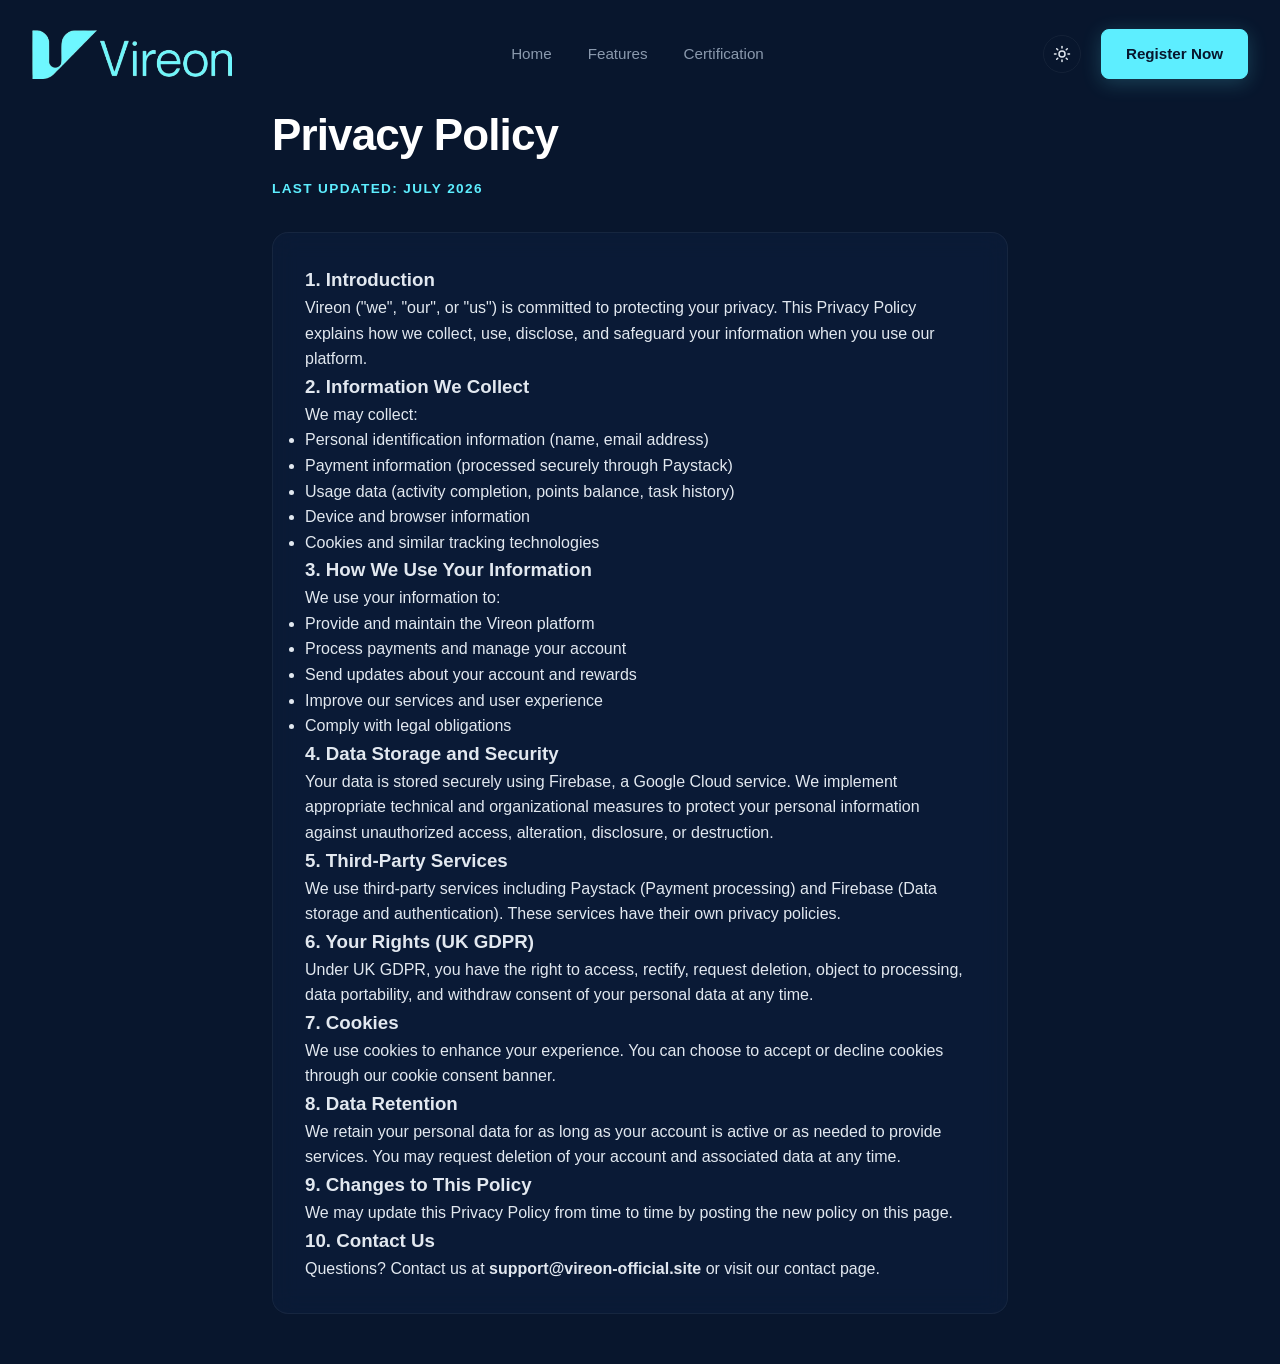
==== privacy.html @ bf7d940f "privacy.html" ====
<!DOCTYPE html>
<html lang="en">
<head>
    <meta charset="UTF-8">
    <meta name="viewport" content="width=device-width, initial-scale=1.0">
    <title>Privacy Policy | Vireon</title>
    <link rel="stylesheet" href="style.css">
</head>
<body>

    <!-- Header (Maintained for Navigation) -->
    <header class="vireon-nav-wrapper" id="vireon-navbar">
        <div class="nav-container">
            <a href="index.html" class="brand-identity">
                <div class="logo-container">
                    <img src="logo.png" alt="Vireon Logo" class="brand-logo">
                </div>
            </a>
            
            <nav>
                <ul class="nav-menu-links">
                    <li><a href="index.html#home" class="nav-item-link">Home</a></li>
                    <li><a href="index.html#features" class="nav-item-link">Features</a></li>
                    <li><a href="index.html#platform-info" class="nav-item-link">Certification</a></li>
                </ul>
            </nav>

            <div class="nav-actions-block">
                <button class="theme-toggle-btn" aria-label="Toggle UI Theme"></button>
                <a href="reward.html" class="btn-premium btn-cyan">Register Now</a>
                <button class="mobile-hamburger" aria-label="Open Mobile Menu">
                    <span></span><span></span><span></span>
                </button>
            </div>
        </div>
    </header>

    <!-- Privacy Policy Section -->
    <main class="section-structural-container" style="padding-top: 100px; max-width: 800px; margin: 0 auto; padding-bottom: 50px;">
        <h1 class="section-main-heading" style="margin-bottom: 0.5rem;">Privacy Policy</h1>
        <p class="section-sub-label" style="margin-bottom: 2rem;">Last updated: July 2026</p>

        <div class="premium-glass-card" style="padding: 2rem;">
            <h3>1. Introduction</h3>
            <p>Vireon ("we", "our", or "us") is committed to protecting your privacy. This Privacy Policy explains how we collect, use, disclose, and safeguard your information when you use our platform.</p>

            <h3>2. Information We Collect</h3>
            <p>We may collect:</p>
            <ul>
                <li>Personal identification information (name, email address)</li>
                <li>Payment information (processed securely through Paystack)</li>
                <li>Usage data (activity completion, points balance, task history)</li>
                <li>Device and browser information</li>
                <li>Cookies and similar tracking technologies</li>
            </ul>

            <h3>3. How We Use Your Information</h3>
            <p>We use your information to:</p>
            <ul>
                <li>Provide and maintain the Vireon platform</li>
                <li>Process payments and manage your account</li>
                <li>Send updates about your account and rewards</li>
                <li>Improve our services and user experience</li>
                <li>Comply with legal obligations</li>
            </ul>

            <h3>4. Data Storage and Security</h3>
            <p>Your data is stored securely using Firebase, a Google Cloud service. We implement appropriate technical and organizational measures to protect your personal information against unauthorized access, alteration, disclosure, or destruction.</p>

            <h3>5. Third-Party Services</h3>
            <p>We use third-party services including Paystack (Payment processing) and Firebase (Data storage and authentication). These services have their own privacy policies.</p>

            <h3>6. Your Rights (UK GDPR)</h3>
            <p>Under UK GDPR, you have the right to access, rectify, request deletion, object to processing, data portability, and withdraw consent of your personal data at any time.</p>

            <h3>7. Cookies</h3>
            <p>We use cookies to enhance your experience. You can choose to accept or decline cookies through our cookie consent banner.</p>

            <h3>8. Data Retention</h3>
            <p>We retain your personal data for as long as your account is active or as needed to provide services. You may request deletion of your account and associated data at any time.</p>

            <h3>9. Changes to This Policy</h3>
            <p>We may update this Privacy Policy from time to time by posting the new policy on this page.</p>

            <h3>10. Contact Us</h3>
            <p>Questions? Contact us at <strong>support@vireon-official.site</strong> or visit our contact page.</p>
        </div>
    </main>

    <script src="script.js"></script>
</body>
</html>
---- style.css ----
/* ==========================================================================
   VIREON PREMIUM DESIGN SYSTEM & ARCHITECTURE
   ========================================================================== */

/* --- 1. DESIGN TOKENS & CORE VARIABLES --- */
:root {
    /* Dark Mode Theme (Default) */
    --bg-deep: #08162D;
    --bg-surface: #0C1E3D;
    --bg-glass: rgba(12, 30, 61, 0.6);
    --bg-glass-nav: rgba(8, 22, 45, 0.7);
    
    --color-cyan: #5DEEFF;
    --color-cyan-glow: rgba(93, 238, 255, 0.25);
    --color-cyan-dim: rgba(93, 238, 255, 0.1);
    
    --text-pure: #FFFFFF;
    --text-main: #E2E8F0;
    --text-muted: #8A99AD;
    
    --border-premium: rgba(255, 255, 255, 0.05);
    --border-glow: rgba(93, 238, 255, 0.2);
    
    /* Typography & Easing */
    --font-sans: 'Plus Jakarta Sans', 'Inter', -apple-system, BlinkMacSystemFont, sans-serif;
    --ease-premium: cubic-bezier(0.16, 1, 0.3, 1);
    --transition-fast: 0.2s var(--ease-premium);
    --transition-main: 0.5s var(--ease-premium);
    --transition-slow: 0.8s var(--ease-premium);
    
    --shadow-premium: 0 20px 40px -15px rgba(0, 0, 0, 0.5);
    --shadow-glow: 0 0 30px rgba(93, 238, 255, 0.15);
}

/* Light Mode Tokens Override */
[data-theme="light"] {
    --bg-deep: #F4F7FA;
    --bg-surface: #FFFFFF;
    --bg-glass: rgba(255, 255, 255, 0.75);
    --bg-glass-nav: rgba(244, 247, 250, 0.8);
    
    --color-cyan: #00A3C4;
    --color-cyan-glow: rgba(0, 163, 196, 0.2);
    --color-cyan-dim: rgba(0, 163, 196, 0.08);
    
    --text-pure: #0A1120;
    --text-main: #1E293B;
    --text-muted: #64748B;
    
    --border-premium: rgba(0, 0, 0, 0.06);
    --border-glow: rgba(0, 163, 196, 0.25);
    
    --shadow-premium: 0 20px 40px -10px rgba(10, 17, 32, 0.05);
    --shadow-glow: 0 10px 25px rgba(0, 163, 196, 0.1);
}

/* --- 2. GLOBAL RESET & BASE SETTINGS --- */
*, *::before, *::after {
    box-sizing: border-box;
    margin: 0;
    padding: 0;
}

html {
    scroll-behavior: smooth;
    font-size: 16px;
    -webkit-font-smoothing: antialiased;
    -moz-osx-font-smoothing: grayscale;
}

body {
    background-color: var(--bg-deep);
    color: var(--text-main);
    font-family: var(--font-sans);
    overflow-x: hidden;
    line-height: 1.6;
    transition: background-color var(--transition-main), color var(--transition-main);
}

/* Custom Selection Accent */
::selection {
    background: var(--color-cyan-glow);
    color: var(--color-cyan);
}

/* Hidden elements utilities */
.hidden { display: none !important; }

/* --- 3. PREMIUM EXTRA SYSTEM FEATURES --- */

/* Scroll Progress Bar */
#scroll-progress-container {
    position: fixed;
    top: 0;
    left: 0;
    width: 100%;
    height: 3px;
    z-index: 9999;
    background: transparent;
}

#scroll-progress-bar {
    height: 100%;
    width: 0%;
    background: linear-gradient(90deg, transparent, var(--color-cyan));
    box-shadow: 0 0 8px var(--color-cyan);
}

/* Custom Animated Interactive Cursor */
.custom-cursor {
    width: 8px;
    height: 8px;
    background-color: var(--color-cyan);
    border-radius: 50%;
    position: fixed;
    transform: translate(-50%, -50%);
    pointer-events: none;
    z-index: 10000;
    transition: width var(--transition-fast), height var(--transition-fast), background-color var(--transition-fast);
}

.custom-cursor-follower {
    width: 32px;
    height: 32px;
    border: 1px solid var(--color-cyan);
    border-radius: 50%;
    position: fixed;
    transform: translate(-50%, -50%);
    pointer-events: none;
    z-index: 9999;
    transition: transform 0.08s ease-out, width var(--transition-fast), height var(--transition-fast), border-color var(--transition-fast);
    opacity: 0.6;
}

/* Hover state changes for cursor via JS class triggers */
body.cursor-hover .custom-cursor {
    width: 4px;
    height: 4px;
    background-color: var(--text-pure);
}
body.cursor-hover .custom-cursor-follower {
    width: 48px;
    height: 48px;
    border-color: var(--color-cyan);
    background-color: var(--color-cyan-dim);
    opacity: 1;
}

/* Ambient Floating Background Components */
#ambient-particle-canvas {
    position: fixed;
    top: 0;
    left: 0;
    width: 100vw;
    height: 100vh;
    pointer-events: none;
    z-index: 1;
}

/* --- 4. CINEMATIC LOADING ENGINE --- */
#vireon-loader {
    position: fixed;
    top: 0;
    left: 0;
    width: 100%;
    height: 100%;
    background-color: #08162D; /* Static deep dark for cinematic entry */
    z-index: 10500;
    display: flex;
    flex-direction: column;
    justify-content: center;
    align-items: center;
    transition: opacity 0.6s var(--ease-premium), visibility 0.6s var(--ease-premium);
}

.loader-logo-wrapper {
    position: relative;
    margin-bottom: 2rem;
    animation: pulseLogo 2.5s infinite var(--ease-premium);
}

.loader-logo {
    width: 120px;
    height: auto;
    filter: drop-shadow(0 0 20px rgba(93, 238, 255, 0));
    transition: filter var(--transition-main);
}

.loader-logo-wrapper.glowing .loader-logo {
    filter: drop-shadow(0 0 25px var(--color-cyan));
}

.loader-track {
    width: 200px;
    height: 2px;
    background: rgba(255, 255, 255, 0.05);
    border-radius: 4px;
    overflow: hidden;
    position: relative;
}

.loader-bar {
    width: 0%;
    height: 100%;
    background: linear-gradient(90deg, #1E3A8A, var(--color-cyan));
    box-shadow: 0 0 10px var(--color-cyan);
    transition: width 0.1s linear;
}

/* --- 5. GLASSMORPHIC NAVIGATION BAR --- */
.vireon-nav-wrapper {
    position: fixed;
    top: 0;
    left: 0;
    width: 100%;
    z-index: 5000;
    padding: 1.25rem 0;
    transition: padding var(--transition-main), background-color var(--transition-main), border-color var(--transition-main);
    border-bottom: 1px solid transparent;
}

.vireon-nav-wrapper.scrolled {
    padding: 0.8rem 0;
    background-color: var(--bg-glass-nav);
    backdrop-filter: blur(16px);
    -webkit-backdrop-filter: blur(16px);
    border-bottom: 1px solid var(--border-premium);
}

.nav-container {
    max-width: 1280px;
    margin: 0 auto;
    padding: 0 2rem;
    display: flex;
    align-items: center;
    justify-content: space-between;
}

.brand-identity {
    display: flex;
    align-items: center;
    text-decoration: none;
    gap: 0.5rem;
}

.brand-logo {
    width: 35px;
    height: auto;
}

.brand-name {
    font-size: 1.4rem;
    font-weight: 800;
    color: var(--text-pure);
    letter-spacing: -0.02em;
}

.nav-menu-links {
    display: flex;
    align-items: center;
    list-style: none;
    gap: 2.25rem;
}

.nav-item-link {
    text-decoration: none;
    color: var(--text-muted);
    font-size: 0.95rem;
    font-weight: 500;
    transition: color var(--transition-fast);
    position: relative;
}

.nav-item-link:hover, .nav-item-link.active {
    color: var(--color-cyan);
}

/* Premium micro-dot on active links */
.nav-item-link::after {
    content: '';
    position: absolute;
    bottom: -6px;
    left: 50%;
    transform: translateX(-50%) scaleX(0);
    width: 4px;
    height: 4px;
    background-color: var(--color-cyan);
    border-radius: 50%;
    transition: transform var(--transition-fast);
}

.nav-item-link:hover::after, .nav-item-link.active::after {
    transform: translateX(-50%) scaleX(1);
}

.nav-actions-block {
    display: flex;
    align-items: center;
    gap: 1.25rem;
}

/* Premium System Utility Buttons */
.theme-toggle-btn {
    background: transparent;
    border: 1px solid var(--border-premium);
    color: var(--text-main);
    width: 38px;
    height: 38px;
    border-radius: 50%;
    cursor: pointer;
    display: flex;
    justify-content: center;
    align-items: center;
    transition: var(--transition-fast);
}

.theme-toggle-btn:hover {
    border-color: var(--color-cyan);
    color: var(--color-cyan);
    box-shadow: var(--shadow-glow);
}

/* Global Premium Button Layouts */
.btn-premium {
    position: relative;
    display: inline-flex;
    align-items: center;
    justify-content: center;
    padding: 0.75rem 1.5rem;
    font-size: 0.95rem;
    font-weight: 600;
    border-radius: 8px;
    text-decoration: none;
    cursor: pointer;
    overflow: hidden;
    transition: var(--transition-main);
}

.btn-cyan {
    background-color: var(--color-cyan);
    color: #08162D; /* Retain premium high contrast deep text */
    border: 1px solid var(--color-cyan);
    box-shadow: 0 4px 20px rgba(93, 238, 255, 0.2);
}

.btn-cyan:hover {
    box-shadow: 0 0 30px var(--color-cyan);
    transform: translateY(-2px);
}

.btn-outline {
    background: rgba(255, 255, 255, 0.02);
    color: var(--text-pure);
    border: 1px solid var(--border-premium);
    backdrop-filter: blur(4px);
}

.btn-outline:hover {
    border-color: var(--color-cyan);
    background: var(--color-cyan-dim);
    transform: translateY(-2px);
}

/* Mobile Toggle Hamburger */
.mobile-hamburger {
    display: none;
    flex-direction: column;
    gap: 6px;
    background: transparent;
    border: none;
    cursor: pointer;
    z-index: 6000;
}

.mobile-hamburger span {
    width: 24px;
    height: 2px;
    background-color: var(--text-pure);
    transition: var(--transition-main);
}

/* --- 6. FULL-SCREEN HERO SECTION --- */
.hero-viewport-section {
    position: relative;
    min-height: 100vh;
    padding: 10rem 2rem 4rem 2rem;
    display: flex;
    align-items: center;
    z-index: 2;
    overflow: hidden;
}

.hero-layout-grid {
    max-width: 1280px;
    margin: 0 auto;
    width: 100%;
    display: grid;
    grid-template-columns: 1.2fr 0.8fr;
    gap: 4rem;
    align-items: center;
}

.hero-text-engine {
    display: flex;
    flex-direction: column;
    align-items: flex-start;
}

.hero-badge-announcement {
    background: var(--color-cyan-dim);
    border: 1px solid var(--border-glow);
    color: var(--color-cyan);
    padding: 0.4rem 1rem;
    border-radius: 100px;
    font-size: 0.85rem;
    font-weight: 600;
    margin-bottom: 1.5rem;
    letter-spacing: 0.05em;
    text-transform: uppercase;
}

.hero-main-title {
    font-size: clamp(2.5rem, 5vw, 4.2rem);
    font-weight: 800;
    line-height: 1.1;
    color: var(--text-pure);
    letter-spacing: -0.03em;
    margin-bottom: 1.5rem;
}

.hero-main-title span.glow-gradient {
    background: linear-gradient(135deg, #FFFFFF 30%, var(--color-cyan));
    -webkit-background-clip: text;
    -webkit-text-fill-color: transparent;
}

.hero-description-text {
    font-size: 1.15rem;
    color: var(--text-muted);
    margin-bottom: 2.5rem;
    max-width: 580px;
}

.hero-button-group {
    display: flex;
    align-items: center;
    gap: 1.25rem;
    margin-bottom: 2rem;
}

/* Cinematic Digital Visual Artwork */
.hero-artwork-frame {
    position: relative;
    width: 100%;
    display: flex;
    justify-content: center;
    align-items: center;
}

.artwork-ambient-glow {
    position: absolute;
    width: 140%;
    height: 140%;
    background: radial-gradient(circle, rgba(93, 238, 255, 0.12) 0%, transparent 65%);
    pointer-events: none;
    z-index: -1;
}

.premium-throne-asset {
    width: 100%;
    max-width: 480px;
    height: auto;
    filter: drop-shadow(0 20px 50px rgba(0,0,0,0.6));
    animation: slowFloat 6s ease-in-out infinite;
}

/* Scroll indicator animation arrow */
.scroll-indicator-node {
    position: absolute;
    bottom: 2rem;
    left: 50%;
    transform: translateX(-50%);
    display: flex;
    flex-direction: column;
    align-items: center;
    gap: 0.5rem;
    text-decoration: none;
    color: var(--text-muted);
    font-size: 0.8rem;
    letter-spacing: 0.1em;
    text-transform: uppercase;
}

.scroll-indicator-mouse {
    width: 22px;
    height: 36px;
    border: 2px solid var(--border-glow);
    border-radius: 20px;
    position: relative;
}

.scroll-indicator-wheel {
    width: 4px;
    height: 8px;
    background-color: var(--color-cyan);
    border-radius: 2px;
    position: absolute;
    top: 6px;
    left: 50%;
    transform: translateX(-50%);
    animation: mouseScrollWheel 1.6s infinite ease-out;
}

/* --- 7. WHY VIREON (BENEFITS GRID) --- */
.section-structural-container {
    padding: 7rem 2rem;
    max-width: 1280px;
    margin: 0 auto;
    position: relative;
    z-index: 3;
}

.section-header-block {
    text-align: center;
    margin-bottom: 4.5rem;
}

.section-sub-label {
    color: var(--color-cyan);
    font-weight: 700;
    text-transform: uppercase;
    font-size: 0.85rem;
    letter-spacing: 0.1em;
    margin-bottom: 0.75rem;
    display: block;
}

.section-main-heading {
    font-size: clamp(2rem, 4vw, 2.75rem);
    font-weight: 800;
    color: var(--text-pure);
    letter-spacing: -0.02em;
}

.benefits-layout-grid {
    display: grid;
    grid-template-columns: repeat(auto-fit, minmax(350px, 1fr));
    gap: 2rem;
}

/* Premium Card Construction with Intercepting Dynamic Borders */
.premium-glass-card {
    background: var(--bg-glass);
    border: 1px solid var(--border-premium);
    backdrop-filter: blur(12px);
    -webkit-backdrop-filter: blur(12px);
    border-radius: 16px;
    padding: 2.5rem;
    position: relative;
    overflow: hidden;
    transition: transform var(--transition-main), border-color var(--transition-main), box-shadow var(--transition-main);
}

.premium-glass-card:hover {
    transform: translateY(-6px);
    border-color: var(--border-glow);
    box-shadow: var(--shadow-premium), var(--shadow-glow);
}

/* Dynamic Hover Internal Gradient Overlay */
.premium-glass-card::before {
    content: '';
    position: absolute;
    top: 0;
    left: 0;
    width: 100%;
    height: 100%;
    background: radial-gradient(800px circle at var(--mouse-x, 0) var(--mouse-y, 0), rgba(93, 238, 255, 0.04), transparent 40%);
    pointer-events: none;
    opacity: 0;
    transition: opacity var(--transition-main);
}

.premium-glass-card:hover::before {
    opacity: 1;
}

.card-icon-container {
    width: 52px;
    height: 52px;
    background: rgba(255, 255, 255, 0.02);
    border: 1px solid var(--border-premium);
    border-radius: 12px;
    display: flex;
    align-items: center;
    justify-content: center;
    color: var(--color-cyan);
    font-size: 1.5rem;
    margin-bottom: 1.5rem;
    transition: var(--transition-main);
}

.premium-glass-card:hover .card-icon-container {
    background: var(--color-cyan-dim);
    border-color: var(--border-glow);
    box-shadow: 0 0 15px var(--color-cyan-dim);
}

.card-main-title {
    font-size: 1.3rem;
    font-weight: 700;
    color: var(--text-pure);
    margin-bottom: 0.75rem;
}

.card-detail-text {
    color: var(--text-muted);
    font-size: 0.95rem;
    line-height: 1.6;
}

/* --- 8. HOW TO EARN (11 EARNING PROGRAMS ACCORDION/GRID) --- */
.programs-layout-grid {
    display: grid;
    grid-template-columns: repeat(auto-fit, minmax(300px, 1fr));
    gap: 1.5rem;
}

.program-card-wrapper {
    cursor: pointer;
}

.program-card-head {
    display: flex;
    justify-content: space-between;
    align-items: center;
}

.program-meta-title {
    display: flex;
    align-items: center;
    gap: 1rem;
}

.program-meta-title .card-icon-container {
    margin-bottom: 0;
    width: 42px;
    height: 42px;
    font-size: 1.2rem;
}

.program-expand-chevron {
    color: var(--text-muted);
    transition: transform var(--transition-main), color var(--transition-main);
    font-size: 1.2rem;
}

.program-card-wrapper.expanded .program-expand-chevron {
    transform: rotate(180deg);
    color: var(--color-cyan);
}

.program-card-wrapper.expanded .premium-glass-card {
    border-color: var(--border-glow);
    background: var(--bg-surface);
}

/* Smooth expandable panel transition engineering */
.program-body-panel {
    max-height: 0;
    overflow: hidden;
    transition: max-height var(--transition-main) ease-in-out, margin-top var(--transition-main);
    margin-top: 0;
}

.program-card-wrapper.expanded .program-body-panel {
    margin-top: 1.25rem;
    /* max-height calculated inline or globally injected dynamically via JS */
}

.program-divider-line {
    height: 1px;
    background: var(--border-premium);
    margin-bottom: 1rem;
}

/* --- 9. HOW IT WORKS (CHRONOLOGICAL TIMELINE ENGINE) --- */
.timeline-track-system {
    position: relative;
    max-width: 900px;
    margin: 0 auto;
    padding: 2rem 0;
}

.timeline-track-system::before {
    content: '';
    position: absolute;
    left: 40px;
    top: 0;
    width: 2px;
    height: 100%;
    background: linear-gradient(180deg, var(--border-premium), var(--border-glow) 20%, var(--border-glow) 80%, var(--border-premium));
}

.timeline-event-node {
    position: relative;
    padding-left: 100px;
    margin-bottom: 4rem;
}

.timeline-event-node:last-child {
    margin-bottom: 0;
}

.timeline-indicator-marker {
    position: absolute;
    left: 26px;
    top: 0;
    width: 30px;
    height: 30px;
    border-radius: 50%;
    background-color: var(--bg-deep);
    border: 2px solid var(--border-premium);
    display: flex;
    align-items: center;
    justify-content: center;
    z-index: 5;
    transition: var(--transition-main);
}

.timeline-step-digit {
    font-size: 0.8rem;
    font-weight: 700;
    color: var(--text-muted);
}

.timeline-content-card {
    background: var(--bg-glass);
    border: 1px solid var(--border-premium);
    border-radius: 14px;
    padding: 2rem;
    backdrop-filter: blur(8px);
    transition: var(--transition-main);
}

/* Scroll Activation State Classes controlled via intersection observers */
.timeline-event-node.active .timeline-indicator-marker {
    border-color: var(--color-cyan);
    box-shadow: 0 0 15px var(--color-cyan);
    background-color: var(--color-cyan-dim);
}

.timeline-event-node.active .timeline-step-digit {
    color: var(--color-cyan);
}

.timeline-event-node.active .timeline-content-card {
    border-color: var(--border-glow);
    background: var(--bg-surface);
}

/* --- 10. LIVE PLATFORM STATISTICS DASHBOARD --- */
.stats-dashboard-row {
    display: grid;
    grid-template-columns: repeat(auto-fit, minmax(200px, 1fr));
    gap: 2rem;
    text-align: center;
}

.stat-counter-unit {
    padding: 1.5rem;
}

.stat-numerical-display {
    font-size: clamp(2.25rem, 4vw, 3.5rem);
    font-weight: 800;
    color: var(--text-pure);
    letter-spacing: -0.03em;
    line-height: 1;
    margin-bottom: 0.5rem;
    background: linear-gradient(180deg, #FFFFFF, var(--text-muted));
    -webkit-background-clip: text;
    -webkit-text-fill-color: transparent;
}

.stat-numerical-display.counted {
    background: linear-gradient(180deg, #FFFFFF, var(--color-cyan));
    -webkit-background-clip: text;
    -webkit-text-fill-color: transparent;
}

.stat-label-text {
    font-size: 0.9rem;
    font-weight: 600;
    text-transform: uppercase;
    letter-spacing: 0.05em;
    color: var(--text-muted);
}

/* --- 11. PLATFORM REGISTRATION INFORMATION --- */
.info-display-grid {
    display: grid;
    grid-template-columns: 1.20fr 0.8fr;
    gap: 3rem;
}

.info-cards-subgrid {
    display: grid;
    grid-template-columns: repeat(auto-fit, minmax(240px, 1fr));
    gap: 1.5rem;
}

.info-minimal-card {
    background: rgba(255, 255, 255, 0.01);
    border: 1px solid var(--border-premium);
    border-radius: 12px;
    padding: 1.75rem;
}

.info-label-header {
    font-size: 0.8rem;
    text-transform: uppercase;
    letter-spacing: 0.05em;
    color: var(--text-muted);
    margin-bottom: 0.5rem;
}

.info-value-string {
    font-size: 1.1rem;
    font-weight: 600;
    color: var(--text-pure);
    word-break: break-word;
}

/* Institutional Compliance Block Accent Quote */
.compliance-blockquote {
    border-left: 3px solid var(--color-cyan);
    padding-left: 1.5rem;
    color: var(--text-muted);
    font-size: 0.95rem;
    font-style: italic;
    display: flex;
    flex-direction: column;
    justify-content: center;
}

/* --- 12. TESTIMONIALS (PREMIUM ENGINE SLIDER) --- */
.testimonials-slider-viewport {
    max-width: 760px;
    margin: 0 auto;
    overflow: hidden;
    position: relative;
    padding: 1rem 0;
}

.testimonials-slider-track {
    display: flex;
    transition: transform var(--transition-main);
    width: 100%;
}

.testimonial-slide-unit {
    min-width: 100%;
    box-sizing: border-box;
    padding: 0 1rem;
}

.testimonial-star-rating {
    color: #FBBF24; /* Secure precise golden yellow metric star fill */
    font-size: 1.1rem;
    margin-bottom: 1.25rem;
    display: flex;
    gap: 0.2rem;
}

.testimonial-narrative-text {
    font-size: 1.25rem;
    font-weight: 500;
    color: var(--text-pure);
    line-height: 1.7;
    margin-bottom: 2rem;
}

.testimonial-user-profile {
    display: flex;
    align-items: center;
    gap: 1rem;
}

.user-avatar-frame {
    width: 48px;
    height: 48px;
    border-radius: 50%;
    border: 2px solid var(--border-glow);
    object-fit: cover;
}

.user-profile-name {
    font-size: 1rem;
    font-weight: 600;
    color: var(--text-pure);
}

.user-profile-role {
    font-size: 0.85rem;
    color: var(--text-muted);
}

.slider-navigation-controls {
    display: flex;
    justify-content: center;
    align-items: center;
    gap: 1.5rem;
    margin-top: 3rem;
}

.slider-arrow-btn {
    background: var(--bg-glass);
    border: 1px solid var(--border-premium);
    color: var(--text-pure);
    width: 44px;
    height: 44px;
    border-radius: 50%;
    cursor: pointer;
    display: flex;
    align-items: center;
    justify-content: center;
    transition: var(--transition-fast);
}

.slider-arrow-btn:hover {
    border-color: var(--color-cyan);
    color: var(--color-cyan);
    box-shadow: var(--shadow-glow);
}

.slider-dot-indicators {
    display: flex;
    gap: 0.5rem;
}

.slider-dot-node {
    width: 8px;
    height: 8px;
    border-radius: 50%;
    background: var(--border-premium);
    cursor: pointer;
    transition: var(--transition-fast);
}

.slider-dot-node.active {
    background: var(--color-cyan);
    width: 20px;
    border-radius: 4px;
}

/* --- 13. FAQ SECTION (ACCORDION MODULATOR) --- */
.faq-accordion-stack {
    max-width: 760px;
    margin: 0 auto;
    display: flex;
    flex-direction: column;
    gap: 1rem;
}

.faq-accordion-item {
    background: var(--bg-glass);
    border: 1px solid var(--border-premium);
    border-radius: 12px;
    overflow: hidden;
    transition: var(--transition-main);
}

.faq-trigger-header {
    width: 100%;
    background: transparent;
    border: none;
    padding: 1.5rem 2rem;
    text-align: left;
    display: flex;
    justify-content: space-between;
    align-items: center;
    cursor: pointer;
    color: var(--text-pure);
    font-size: 1.1rem;
    font-weight: 600;
    font-family: var(--font-sans);
}

.faq-chevron-icon {
    color: var(--text-muted);
    transition: transform var(--transition-main);
}

.faq-answer-panel {
    max-height: 0;
    overflow: hidden;
    transition: max-height var(--transition-main) ease-in-out;
}

.faq-answer-content {
    padding: 0 2rem 1.5rem 2rem;
    color: var(--text-muted);
    font-size: 0.98rem;
    line-height: 1.6;
}

/* Active Open Modulators */
.faq-accordion-item.active {
    border-color: var(--border-glow);
    background: var(--bg-surface);
}

.faq-accordion-item.active .faq-chevron-icon {
    transform: rotate(180deg);
    color: var(--color-cyan);
}

/* --- 14. THE FINAL CTA WRAPPER --- */
.final-cta-billboard {
    background: radial-gradient(circle at top center, rgba(93, 238, 255, 0.08) 0%, transparent 70%), var(--bg-surface);
    border: 1px solid var(--border-premium);
    border-radius: 24px;
    padding: 5rem 2rem;
    text-align: center;
    position: relative;
    overflow: hidden;
    margin-top: 3rem;
    box-shadow: var(--shadow-premium);
}

.cta-content-bounds {
    max-width: 600px;
    margin: 0 auto;
    position: relative;
    z-index: 5;
}

.final-cta-billboard .section-main-heading {
    margin-bottom: 1.25rem;
}

.final-cta-billboard .hero-description-text {
    margin: 0 auto 2.5rem auto;
}

/* --- 15. HIGH-END TERMINAL FOOTER LAYER --- */
.vireon-footer-anchor {
    background-color: rgba(5, 12, 26, 0.95);
    border-top: 1px solid var(--border-premium);
    padding: 5rem 2rem 2rem 2rem;
    position: relative;
    z-index: 3;
}

.footer-primary-layout {
    max-width: 1280px;
    margin: 0 auto;
    display: grid;
    grid-template-columns: 1fr 2fr;
    gap: 4rem;
    margin-bottom: 4rem;
}

.footer-brand-summary {
    display: flex;
    flex-direction: column;
    align-items: flex-start;
    gap: 1.25rem;
}

.footer-description {
    color: var(--text-muted);
    font-size: 0.95rem;
    line-height: 1.6;
}

.footer-social-cluster {
    display: flex;
    gap: 0.75rem;
}

.social-icon-node {
    width: 36px;
    height: 36px;
    border-radius: 50%;
    border: 1px solid var(--border-premium);
    color: var(--text-muted);
    display: flex;
    align-items: center;
    justify-content: center;
    text-decoration: none;
    transition: var(--transition-fast);
    font-size: 1rem;
}

.social-icon-node:hover {
    border-color: var(--color-cyan);
    color: var(--color-cyan);
    background-color: var(--color-cyan-dim);
    box-shadow: var(--shadow-glow);
}

.footer-links-and-newsletter {
    display: grid;
    grid-template-columns: repeat(3, 1fr);
    gap: 2rem;
}

.footer-column-header {
    font-size: 0.85rem;
    font-weight: 700;
    text-transform: uppercase;
    letter-spacing: 0.05em;
    color: var(--text-pure);
    margin-bottom: 1.5rem;
}

.footer-navigation-list {
    list-style: none;
    display: flex;
    flex-direction: column;
    gap: 0.85rem;
}

.footer-nav-anchor {
    text-decoration: none;
    color: var(--text-muted);
    font-size: 0.95rem;
    transition: color var(--transition-fast);
}

.footer-nav-anchor:hover {
    color: var(--color-cyan);
}

/* Newsletter Input Layout */
.newsletter-subscription-block {
    display: flex;
    flex-direction: column;
}

.newsletter-form-wrapper {
    display: flex;
    position: relative;
    width: 100%;
}

.newsletter-input-field {
    width: 100%;
    background: rgba(255, 255, 255, 0.02);
    border: 1px solid var(--border-premium);
    border-radius: 8px;
    padding: 0.75rem 3.5rem 0.75rem 1rem;
    color: var(--text-pure);
    font-family: var(--font-sans);
    font-size: 0.9rem;
    outline: none;
    transition: border-color var(--transition-fast);
}

.newsletter-input-field:focus {
    border-color: var(--color-cyan);
}

.newsletter-submit-btn {
    position: absolute;
    right: 4px;
    top: 4px;
    bottom: 4px;
    background-color: var(--color-cyan);
    border: none;
    width: 36px;
    border-radius: 6px;
    cursor: pointer;
    display: flex;
    align-items: center;
    justify-content: center;
    color: #08162D;
    transition: opacity var(--transition-fast);
}

.newsletter-submit-btn:hover {
    opacity: 0.9;
}

/* System Closing Matrix Base */
.footer-terminal-base {
    max-width: 1280px;
    margin: 0 auto;
    border-top: 1px solid var(--border-premium);
    padding-top: 2rem;
    display: flex;
    justify-content: space-between;
    align-items: center;
    color: var(--text-muted);
    font-size: 0.85rem;
}

/* --- 16. PERIPHERAL FLOATING OVERLAYS --- */

/* Floating Communication Channel: WhatsApp Trigger */
.floating-whatsapp-trigger {
    position: fixed;
    bottom: 2rem;
    right: 2rem;
    background-color: #25D366; /* Keep globally consistent distinct brand marker */
    color: #FFFFFF;
    width: 52px;
    height: 52px;
    border-radius: 50%;
    display: flex;
    align-items: center;
    justify-content: center;
    text-decoration: none;
    box-shadow: 0 10px 25px rgba(37, 211, 102, 0.3);
    z-index: 4000;
    font-size: 1.6rem;
    transition: transform var(--transition-fast), box-shadow var(--transition-fast);
}

.floating-whatsapp-trigger:hover {
    transform: scale(1.08) translateY(-3px);
    box-shadow: 0 15px 30px rgba(37, 211, 102, 0.4);
}

/* Back To Top Trigger */
.back-to-top-trigger {
    background: var(--bg-surface);
    border: 1px solid var(--border-premium);
    color: var(--text-pure);
    width: 40px;
    height: 40px;
    border-radius: 50%;
    cursor: pointer;
    display: flex;
    align-items: center;
    justify-content: center;
    transition: var(--transition-fast);
    opacity: 0;
    visibility: hidden;
    transform: translateY(10px);
}

.back-to-top-trigger.visible {
    opacity: 1;
    visibility: visible;
    transform: translateY(0);
}

.back-to-top-trigger:hover {
    border-color: var(--color-cyan);
    color: var(--color-cyan);
    box-shadow: var(--shadow-glow);
}

/* Button Ripple Engine Vector Elements */
.ripple-element {
    position: absolute;
    border-radius: 50%;
    background: rgba(255, 255, 255, 0.3);
    transform: scale(0);
    animation: buttonRippleEffect 0.6s ease-out;
    pointer-events: none;
}

/* Scroll Animation Reveal Mechanics */
.reveal-on-scroll {
    opacity: 0;
    transform: translateY(30px);
    transition: opacity 0.8s var(--ease-premium), transform 0.8s var(--ease-premium);
}

.reveal-on-scroll.revealed {
    opacity: 1;
    transform: translateY(0);
}

/* --- 17. KEYFRAME HARDWARE ANIMATIONS --- */
@keyframes pulseLogo {
    0%, 100% { transform: scale(1); opacity: 0.9; }
    50% { transform: scale(1.04); opacity: 1; }
}

@keyframes slowFloat {
    0%, 100% { transform: translateY(0); }
    50% { transform: translateY(-12px); }
}

@keyframes mouseScrollWheel {
    0% { top: 6px; opacity: 1; height: 4px; }
    50% { top: 14px; opacity: 0.5; height: 8px; }
    100% { top: 22px; opacity: 0; height: 4px; }
}

@keyframes buttonRippleEffect {
    to { transform: scale(4); opacity: 0; }
}

/* --- 18. MODERN RESPONSIVE ADAPTATION MEDIA QUERIES --- */
@media (max-width: 1024px) {
    .hero-layout-grid {
        grid-template-columns: 1fr;
        gap: 3rem;
        text-align: center;
    }
    
    .hero-text-engine {
        align-items: center;
    }
    
    .hero-button-group {
        justify-content: center;
    }
    
    .info-display-grid {
        grid-template-columns: 1fr;
        gap: 2rem;
    }
    
    .footer-primary-layout {
        grid-template-columns: 1fr;
        gap: 3rem;
    }
}

@media (max-width: 768px) {
    html { font-size: 15px; }
    
    .nav-menu-links {
        position: fixed;
        top: 0;
        right: -100%;
        width: 80%;
        max-width: 320px;
        height: 100vh;
        background-color: var(--bg-surface);
        box-shadow: -10px 0 30px rgba(0,0,0,0.2);
        flex-direction: column;
        justify-content: center;
        gap: 2rem;
        padding: 2rem;
        transition: right var(--transition-main);
        z-index: 5500;
    }
    
    .nav-menu-links.active {
        right: 0;
    }
    
    .mobile-hamburger {
        display: flex;
    }
    
    /* Transforming Hamburger to standard clean X close graphic state */
    .mobile-hamburger.active span:nth-child(1) { transform: rotate(45deg) translate(6px, 6px); }
    .mobile-hamburger.active span:nth-child(2) { opacity: 0; }
    .mobile-hamburger.active span:nth-child(3) { transform: rotate(-45deg) translate(5px, -5px); }
    
    .timeline-track-system::before { left: 20px; }
    .timeline-event-node { padding-left: 60px; }
    .timeline-indicator-marker { left: 6px; }
    
    .footer-links-and-newsletter {
        grid-template-columns: 1fr;
        gap: 2rem;
    }
    
    .footer-terminal-base {
        flex-direction: column;
        gap: 1rem;
        text-align: center;
    }
}

@media (max-width: 480px) {
    .hero-button-group {
        flex-direction: column;
        width: 100%;
    }
    .hero-button-group .btn-premium {
        width: 100%;
    }
    .benefits-layout-grid {
        grid-template-columns: 1fr;
    }
}

.logo-container {
    display: flex;
    justify-content: flex-start; /* Or 'center' if you want it centered */
    padding: 10px 0;
}

.brand-logo {
    display: block;
    width: 200px;       /* Increase this number to make it bigger (e.g., 200px) */
    height: auto;       /* This keeps the logo from looking stretched */
    object-fit: contain;
}

/* 1. Basic Reset to fix the "jamming" */
* { box-sizing: border-box; margin: 0; padding: 0; }

.navbar {
    display: flex;
    justify-content: space-between;
    align-items: center;
    padding: 1rem 2rem;
}

/* 2. Hide the Hamburger on Desktop */
.menu-toggle { display: none; cursor: pointer; }

/* 3. The Responsive Media Query (For Phones) */
@media (max-width: 768px) {
    .menu-toggle { display: block; } /* Show the three lines on phone */
    
    .nav-links {
        display: none; /* Hide the menu by default on phone */
        width: 100%;
        position: absolute;
        top: 60px;
        left: 0;
        background: #0A1B35;
    }
    
    /* Make the logo bigger as you requested */
    .brand-logo { width: 120px; } 
}
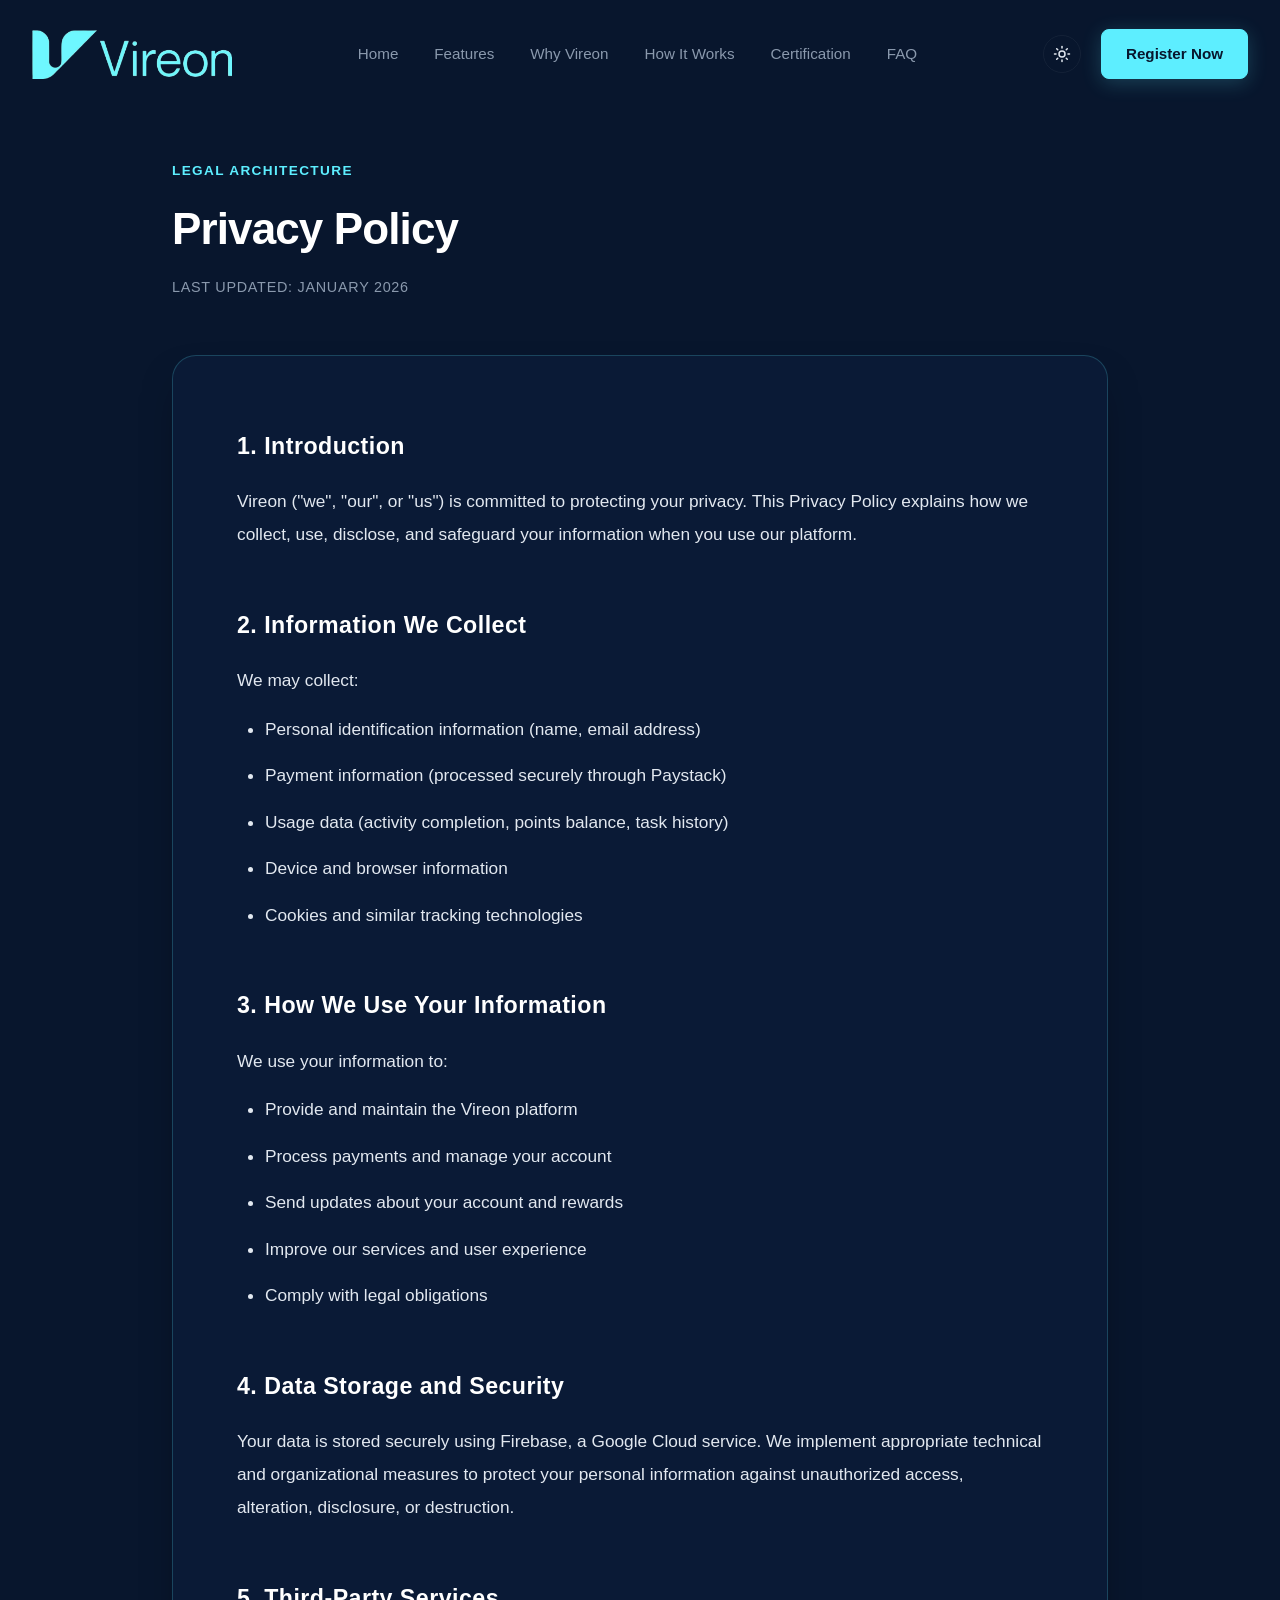
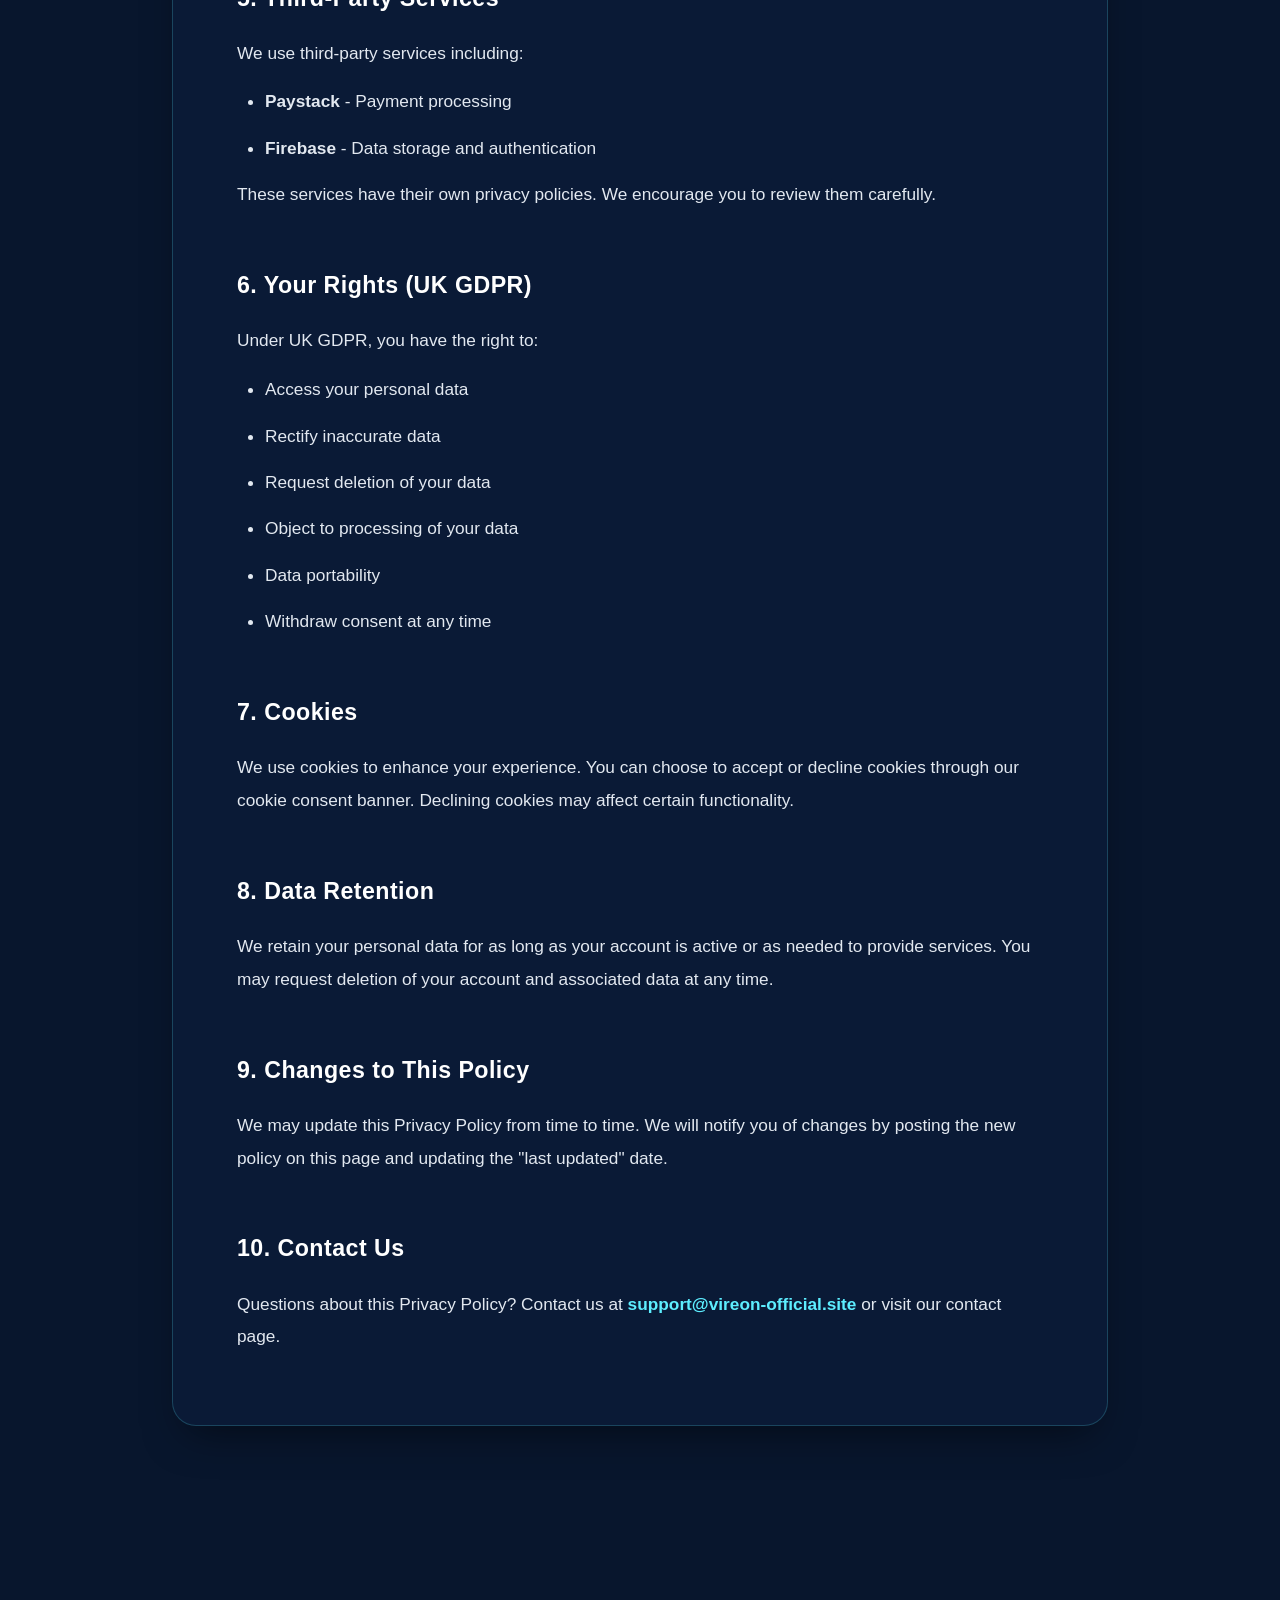
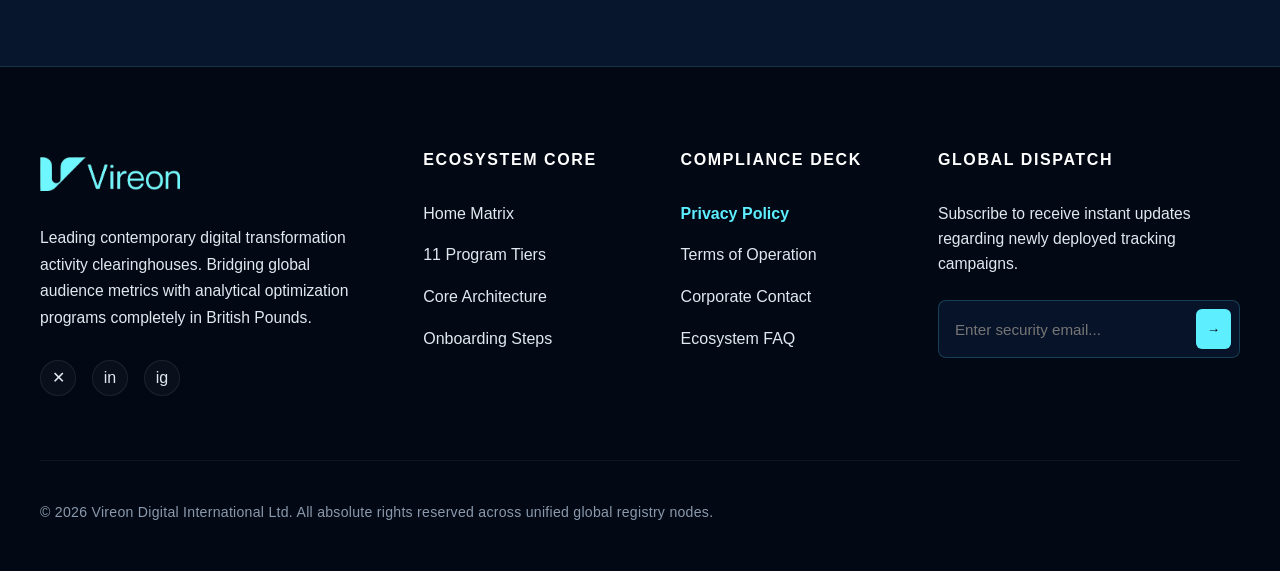
==== commit aa37db05: "privacy.html" ====
--- a/privacy.html
+++ b/privacy.html
@@ -3,12 +3,207 @@
 <head>
     <meta charset="UTF-8">
     <meta name="viewport" content="width=device-width, initial-scale=1.0">
-    <title>Privacy Policy | Vireon</title>
+    <title>Privacy Policy | Vireon Digital International</title>
+    <!-- Linking your global style sheets -->
     <link rel="stylesheet" href="style.css">
+    <style>
+        /* Global safety reset to kill mobile jam-packing instantly */
+        * {
+            box-sizing: border-box;
+        }
+
+        /* Premium Spacing Layout Variables */
+        .privacy-main-viewport {
+            padding: 160px 2rem 6rem 2rem; /* Massive upper room below sticky nav */
+            max-width: 1000px;
+            margin: 0 auto;
+        }
+
+        .privacy-content-card {
+            background: var(--bg-glass);
+            border: 1px solid var(--border-glow);
+            border-radius: 24px;
+            padding: 4.5rem 4rem; /* Wide open space inside the card */
+            box-shadow: var(--shadow-premium);
+            margin-bottom: 5rem;
+        }
+
+        .privacy-clause-block {
+            margin-bottom: 3.5rem; /* Wide gap between policy points */
+        }
+
+        .privacy-clause-block h3 {
+            font-size: 1.45rem;
+            color: var(--text-pure);
+            margin-bottom: 1.25rem;
+            letter-spacing: 0.02em;
+        }
+
+        .privacy-clause-block p, .privacy-clause-block li {
+            font-size: 1.08rem;
+            line-height: 1.9;
+            color: var(--text-main);
+        }
+
+        .privacy-clause-block ul {
+            padding-left: 1.75rem;
+            margin-top: 1rem;
+        }
+
+        .privacy-clause-block li {
+            margin-bottom: 0.85rem;
+        }
+
+        /* --- Footer Exact Replica Styles --- */
+        .vireon-footer-wrapper {
+            background: #030914; /* Deep premium midnight base background */
+            border-top: 1px solid var(--border-glow);
+            padding: 5rem 2rem 3rem 2rem;
+            margin-top: 4rem;
+        }
+
+        .footer-layout-grid {
+            display: flex;
+            flex-wrap: wrap;
+            justify-content: space-between;
+            gap: 3.5rem;
+            max-width: 1200px;
+            margin: 0 auto;
+        }
+
+        .footer-brand-column {
+            flex: 1.3;
+            min-width: 280px;
+        }
+
+        .footer-link-column {
+            flex: 0.8;
+            min-width: 180px;
+        }
+
+        .footer-dispatch-column {
+            flex: 1.2;
+            min-width: 280px;
+        }
+
+        .footer-column-heading {
+            color: var(--text-pure);
+            font-size: 1rem;
+            font-weight: 700;
+            text-transform: uppercase;
+            letter-spacing: 0.1em;
+            margin-bottom: 1.75rem;
+        }
+
+        .footer-navigation-links {
+            list-style: none;
+            padding: 0;
+            margin: 0;
+        }
+
+        .footer-navigation-links li {
+            margin-bottom: 1rem;
+        }
+
+        .footer-navigation-links a {
+            color: var(--text-main);
+            text-decoration: none;
+            font-size: 1rem;
+            transition: color 0.3s ease;
+        }
+
+        .footer-navigation-links a:hover {
+            color: var(--color-cyan);
+        }
+
+        /* Dispatch Input Layer */
+        .dispatch-input-container {
+            display: flex;
+            align-items: center;
+            background: #071328;
+            border: 1px solid var(--border-glow);
+            border-radius: 8px;
+            padding: 0.5rem 0.5rem 0.5rem 1rem;
+            margin-top: 1.5rem;
+        }
+
+        .dispatch-email-field {
+            background: transparent;
+            border: none;
+            outline: none;
+            color: var(--text-pure);
+            font-size: 0.95rem;
+            width: 100%;
+        }
+
+        .dispatch-submit-btn {
+            background: var(--color-cyan);
+            border: none;
+            width: 40px;
+            height: 40px;
+            border-radius: 6px;
+            display: flex;
+            align-items: center;
+            justify-content: center;
+            cursor: pointer;
+            color: #030914;
+            font-weight: bold;
+            transition: transform 0.2s ease;
+        }
+
+        .dispatch-submit-btn:hover {
+            transform: scale(1.05);
+        }
+
+        /* Social Icon Row */
+        .footer-social-row {
+            display: flex;
+            gap: 1rem;
+            margin-top: 1.75rem;
+        }
+
+        .social-circle-node {
+            width: 36px;
+            height: 36px;
+            border-radius: 50%;
+            background: rgba(255, 255, 255, 0.03);
+            border: 1px solid rgba(255, 255, 255, 0.08);
+            display: flex;
+            align-items: center;
+            justify-content: center;
+            color: var(--text-main);
+            text-decoration: none;
+            transition: all 0.3s ease;
+        }
+
+        .social-circle-node:hover {
+            border-color: var(--color-cyan);
+            color: var(--color-cyan);
+            background: rgba(0, 242, 254, 0.05);
+        }
+
+        /* Mobile Spacing Adaptations */
+        @media (max-width: 768px) {
+            .privacy-main-viewport {
+                padding: 120px 1.25rem 4rem 1.25rem;
+            }
+            .privacy-content-card {
+                padding: 2.5rem 1.75rem;
+            }
+            .footer-layout-grid {
+                gap: 2.5rem;
+            }
+            .vireon-footer-wrapper {
+                padding: 4rem 1.25rem 2.5rem 1.25rem;
+            }
+        }
+    </style>
 </head>
 <body>
 
-    <!-- Header (Maintained for Navigation) -->
+    <!-- ==========================================================================
+         HEADER NAVIGATION LAYER
+         ========================================================================== -->
     <header class="vireon-nav-wrapper" id="vireon-navbar">
         <div class="nav-container">
             <a href="index.html" class="brand-identity">
@@ -21,72 +216,184 @@
                 <ul class="nav-menu-links">
                     <li><a href="index.html#home" class="nav-item-link">Home</a></li>
                     <li><a href="index.html#features" class="nav-item-link">Features</a></li>
+                    <li><a href="index.html#why-vireon" class="nav-item-link">Why Vireon</a></li>
+                    <li><a href="index.html#how-it-works" class="nav-item-link">How It Works</a></li>
                     <li><a href="index.html#platform-info" class="nav-item-link">Certification</a></li>
+                    <li><a href="index.html#faq" class="nav-item-link">FAQ</a></li>
                 </ul>
             </nav>
 
             <div class="nav-actions-block">
-                <button class="theme-toggle-btn" aria-label="Toggle UI Theme"></button>
+                <button class="theme-toggle-btn" aria-label="Toggle UI Color Matrix Theme" title="Switch Aesthetic Display"></button>
                 <a href="reward.html" class="btn-premium btn-cyan">Register Now</a>
-                <button class="mobile-hamburger" aria-label="Open Mobile Menu">
-                    <span></span><span></span><span></span>
+                <button class="mobile-hamburger" aria-label="Open Mobile Navigation Menu">
+                    <span></span>
+                    <span></span>
+                    <span></span>
                 </button>
             </div>
         </div>
     </header>
 
-    <!-- Privacy Policy Section -->
-    <main class="section-structural-container" style="padding-top: 100px; max-width: 800px; margin: 0 auto; padding-bottom: 50px;">
-        <h1 class="section-main-heading" style="margin-bottom: 0.5rem;">Privacy Policy</h1>
-        <p class="section-sub-label" style="margin-bottom: 2rem;">Last updated: July 2026</p>
-
-        <div class="premium-glass-card" style="padding: 2rem;">
-            <h3>1. Introduction</h3>
-            <p>Vireon ("we", "our", or "us") is committed to protecting your privacy. This Privacy Policy explains how we collect, use, disclose, and safeguard your information when you use our platform.</p>
-
-            <h3>2. Information We Collect</h3>
-            <p>We may collect:</p>
-            <ul>
-                <li>Personal identification information (name, email address)</li>
-                <li>Payment information (processed securely through Paystack)</li>
-                <li>Usage data (activity completion, points balance, task history)</li>
-                <li>Device and browser information</li>
-                <li>Cookies and similar tracking technologies</li>
-            </ul>
-
-            <h3>3. How We Use Your Information</h3>
-            <p>We use your information to:</p>
-            <ul>
-                <li>Provide and maintain the Vireon platform</li>
-                <li>Process payments and manage your account</li>
-                <li>Send updates about your account and rewards</li>
-                <li>Improve our services and user experience</li>
-                <li>Comply with legal obligations</li>
-            </ul>
-
-            <h3>4. Data Storage and Security</h3>
-            <p>Your data is stored securely using Firebase, a Google Cloud service. We implement appropriate technical and organizational measures to protect your personal information against unauthorized access, alteration, disclosure, or destruction.</p>
-
-            <h3>5. Third-Party Services</h3>
-            <p>We use third-party services including Paystack (Payment processing) and Firebase (Data storage and authentication). These services have their own privacy policies.</p>
-
-            <h3>6. Your Rights (UK GDPR)</h3>
-            <p>Under UK GDPR, you have the right to access, rectify, request deletion, object to processing, data portability, and withdraw consent of your personal data at any time.</p>
-
-            <h3>7. Cookies</h3>
-            <p>We use cookies to enhance your experience. You can choose to accept or decline cookies through our cookie consent banner.</p>
-
-            <h3>8. Data Retention</h3>
-            <p>We retain your personal data for as long as your account is active or as needed to provide services. You may request deletion of your account and associated data at any time.</p>
-
-            <h3>9. Changes to This Policy</h3>
-            <p>We may update this Privacy Policy from time to time by posting the new policy on this page.</p>
-
-            <h3>10. Contact Us</h3>
-            <p>Questions? Contact us at <strong>support@vireon-official.site</strong> or visit our contact page.</p>
+    <!-- ==========================================================================
+         MAIN ARCHITECTURE CONTENT (CIRCULATED EXTRA SPACE)
+         ========================================================================== -->
+    <main class="privacy-main-viewport">
+        <div class="section-header-block" style="margin-bottom: 3.5rem; text-align: left;">
+            <span class="section-sub-label">Legal Architecture</span>
+            <h1 class="section-main-heading" style="font-size: 2.75rem; margin-top: 0.5rem; color: var(--text-pure);">Privacy Policy</h1>
+            <p style="color: var(--text-muted); font-size: 0.9rem; margin-top: 0.75rem; letter-spacing: 0.05em; text-transform: uppercase;">Last updated: January 2026</p>
+        </div>
+
+        <div class="privacy-content-card">
+            
+            <div class="privacy-clause-block">
+                <h3>1. Introduction</h3>
+                <p>Vireon ("we", "our", or "us") is committed to protecting your privacy. This Privacy Policy explains how we collect, use, disclose, and safeguard your information when you use our platform.</p>
+            </div>
+
+            <div class="privacy-clause-block">
+                <h3>2. Information We Collect</h3>
+                <p>We may collect:</p>
+                <ul>
+                    <li>Personal identification information (name, email address)</li>
+                    <li>Payment information (processed securely through Paystack)</li>
+                    <li>Usage data (activity completion, points balance, task history)</li>
+                    <li>Device and browser information</li>
+                    <li>Cookies and similar tracking technologies</li>
+                </ul>
+            </div>
+
+            <div class="privacy-clause-block">
+                <h3>3. How We Use Your Information</h3>
+                <p>We use your information to:</p>
+                <ul>
+                    <li>Provide and maintain the Vireon platform</li>
+                    <li>Process payments and manage your account</li>
+                    <li>Send updates about your account and rewards</li>
+                    <li>Improve our services and user experience</li>
+                    <li>Comply with legal obligations</li>
+                </ul>
+            </div>
+
+            <div class="privacy-clause-block">
+                <h3>4. Data Storage and Security</h3>
+                <p>Your data is stored securely using Firebase, a Google Cloud service. We implement appropriate technical and organizational measures to protect your personal information against unauthorized access, alteration, disclosure, or destruction.</p>
+            </div>
+
+            <div class="privacy-clause-block">
+                <h3>5. Third-Party Services</h3>
+                <p>We use third-party services including:</p>
+                <ul>
+                    <li><strong>Paystack</strong> - Payment processing</li>
+                    <li><strong>Firebase</strong> - Data storage and authentication</li>
+                </ul>
+                <p style="margin-top: 0.75rem;">These services have their own privacy policies. We encourage you to review them carefully.</p>
+            </div>
+
+            <div class="privacy-clause-block">
+                <h3>6. Your Rights (UK GDPR)</h3>
+                <p>Under UK GDPR, you have the right to:</p>
+                <ul>
+                    <li>Access your personal data</li>
+                    <li>Rectify inaccurate data</li>
+                    <li>Request deletion of your data</li>
+                    <li>Object to processing of your data</li>
+                    <li>Data portability</li>
+                    <li>Withdraw consent at any time</li>
+                </ul>
+            </div>
+
+            <div class="privacy-clause-block">
+                <h3>7. Cookies</h3>
+                <p>We use cookies to enhance your experience. You can choose to accept or decline cookies through our cookie consent banner. Declining cookies may affect certain functionality.</p>
+            </div>
+
+            <div class="privacy-clause-block">
+                <h3>8. Data Retention</h3>
+                <p>We retain your personal data for as long as your account is active or as needed to provide services. You may request deletion of your account and associated data at any time.</p>
+            </div>
+
+            <div class="privacy-clause-block">
+                <h3>9. Changes to This Policy</h3>
+                <p>We may update this Privacy Policy from time to time. We will notify you of changes by posting the new policy on this page and updating the "last updated" date.</p>
+            </div>
+
+            <div class="privacy-clause-block" style="margin-bottom: 0;">
+                <h3>10. Contact Us</h3>
+                <p>Questions about this Privacy Policy? Contact us at <a href="mailto:support@vireon-official.site" style="color: var(--color-cyan); text-decoration: none; font-weight: bold;">support@vireon-official.site</a> or visit our contact page.</p>
+            </div>
+
         </div>
     </main>
 
+    <!-- ==========================================================================
+         FOOTER LAYER (EXACT ARCHITECTURAL REPLICA FROM SCREENSHOT)
+         ========================================================================== -->
+    <footer class="vireon-footer-wrapper">
+        <div class="footer-layout-grid">
+            
+            <!-- Left Branding Unit -->
+            <div class="footer-brand-column">
+                <div class="logo-container" style="margin-bottom: 1.5rem;">
+                    <img src="logo.png" alt="Vireon Logo" class="brand-logo" style="width: 140px;">
+                </div>
+                <p style="color: var(--text-main); font-size: 0.98rem; line-height: 1.7; margin-bottom: 1.5rem;">
+                    Leading contemporary digital transformation activity clearinghouses. Bridging global audience metrics with analytical optimization programs completely in British Pounds.
+                </p>
+                <!-- Social Channels -->
+                <div class="footer-social-row">
+                    <a href="#" class="social-circle-node" title="X">✕</a>
+                    <a href="#" class="social-circle-node" title="LinkedIn">in</a>
+                    <a href="#" class="social-circle-node" title="Instagram">ig</a>
+                </div>
+            </div>
+
+            <!-- Ecosystem Core Column -->
+            <div class="footer-link-column">
+                <h4 class="footer-column-heading">Ecosystem Core</h4>
+                <ul class="footer-navigation-links">
+                    <li><a href="index.html#home">Home Matrix</a></li>
+                    <li><a href="index.html#features">11 Program Tiers</a></li>
+                    <li><a href="index.html#why-vireon">Core Architecture</a></li>
+                    <li><a href="index.html#how-it-works">Onboarding Steps</a></li>
+                </ul>
+            </div>
+
+            <!-- Compliance Deck Column -->
+            <div class="footer-link-column">
+                <h4 class="footer-column-heading">Compliance Deck</h4>
+                <ul class="footer-navigation-links">
+                    <li><a href="privacy.html" style="color: var(--color-cyan); font-weight: 600;">Privacy Policy</a></li>
+                    <li><a href="#">Terms of Operation</a></li>
+                    <li><a href="#">Corporate Contact</a></li>
+                    <li><a href="index.html#faq">Ecosystem FAQ</a></li>
+                </ul>
+            </div>
+
+            <!-- Global Dispatch Action Column -->
+            <div class="footer-dispatch-column">
+                <h4 class="footer-column-heading">Global Dispatch</h4>
+                <p style="color: var(--text-main); font-size: 0.98rem; line-height: 1.6;">
+                    Subscribe to receive instant updates regarding newly deployed tracking campaigns.
+                </p>
+                <div class="dispatch-input-container">
+                    <input type="email" placeholder="Enter security email..." class="dispatch-email-field" aria-label="Email subscription input field">
+                    <button class="dispatch-submit-btn" aria-label="Subscribe button">→</button>
+                </div>
+            </div>
+
+        </div>
+
+        <!-- Trademark Sub-node -->
+        <div style="max-width: 1200px; margin: 0 auto; padding-top: 2.5rem; margin-top: 4rem; border-top: 1px solid rgba(255,255,255,0.05); text-align: left;">
+            <p style="color: var(--text-muted); font-size: 0.88rem; letter-spacing: 0.02em;">
+                &copy; 2026 Vireon Digital International Ltd. All absolute rights reserved across unified global registry nodes.
+            </p>
+        </div>
+    </footer>
+
+    <!-- Script Execution Hooks -->
     <script src="script.js"></script>
 </body>
 </html>
